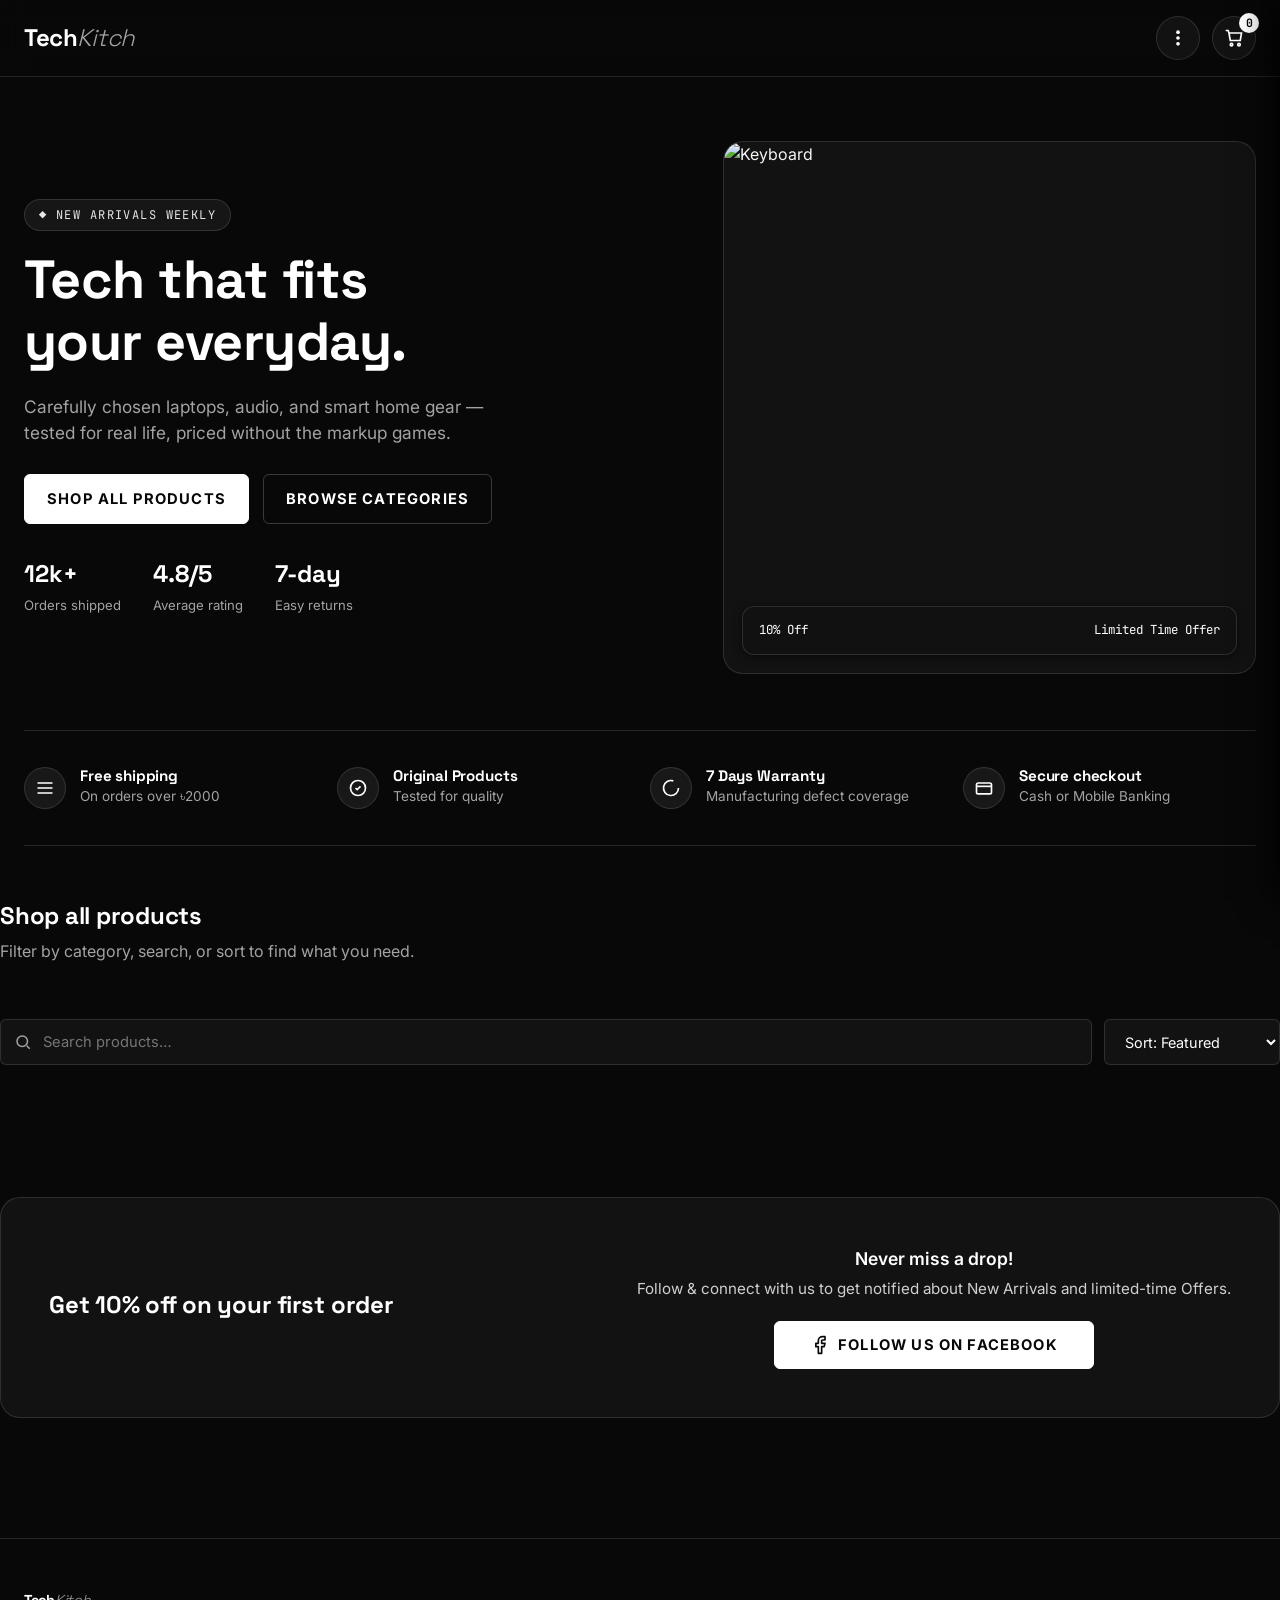
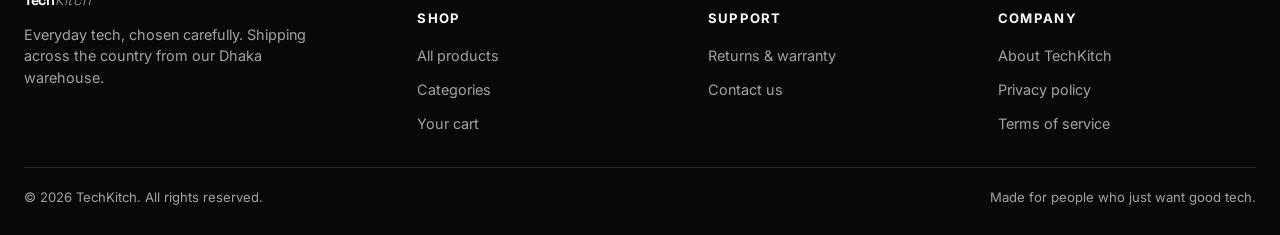
==== index.html @ b2900a13 "feat: replace mobile nav with dropdown menu Refactor navigation to use a compact dropdown triggered " ====
<!DOCTYPE html>
<html lang="en">
<head>
<meta charset="UTF-8" />
<meta name="viewport" content="width=device-width, initial-scale=1.0" />
<title>TechKitch — Tech that fits your everyday</title>
<meta name="description" content="Shop laptops, audio, wearables, and smart home tech at TechKitch." />
<link rel="preconnect" href="https://fonts.googleapis.com">
<link href="https://fonts.googleapis.com/css2?family=Space+Grotesk:wght@500;600;700&family=Inter:wght@400;500;600;700&family=JetBrains+Mono:wght@400;600;700&display=swap" rel="stylesheet">
<link rel="stylesheet" href="style.css" />
</head>
<body>

<header class="site-header">
  <div class="container header-inner">
    <a href="index.html" class="logo"><span class="tk-tech">Tech</span><span class="tk-kitch">Kitch</span></a>
    <div class="header-actions">
      <div class="menu-dropdown-wrapper">
        <button class="icon-btn menu-dots-btn js-nav-toggle" aria-label="Menu options" title="Menu" type="button">
          <svg viewBox="0 0 24 24" fill="currentColor" width="20" height="20">
            <circle cx="12" cy="5" r="2.2"/>
            <circle cx="12" cy="12" r="2.2"/>
            <circle cx="12" cy="19" r="2.2"/>
          </svg>
        </button>
        <nav class="nav js-nav">
          <a href="index.html" class="active">Shop</a>
          <a href="index.html#shop">Categories</a>
          <a href="about.html">About</a>
          <a href="contact.html">Contact</a>
        </nav>
      </div>
      <a href="cart.html" class="icon-btn js-open-cart" aria-label="Open cart">
        <svg viewBox="0 0 24 24" fill="none" stroke="currentColor" stroke-width="2"><path d="M6 6h15l-1.5 9h-12z"/><path d="M6 6L5 3H2"/><circle cx="9" cy="20" r="1.5"/><circle cx="18" cy="20" r="1.5"/></svg>
        <span class="cart-badge js-cart-count">0</span>
      </a>
    </div>
  </div>
</header>

<main>
  <section class="hero">
    <div class="container hero-inner">
      <div>
        <span class="hero-eyebrow">◆ New arrivals weekly</span>
        <h1>Tech that fits your everyday.</h1>
        <p class="lead">Carefully chosen laptops, audio, and smart home gear — tested for real life, priced without the markup games.</p>
        <div class="hero-ctas">
          <a href="#shop" class="btn btn--primary">Shop all products</a>
          <a href="#shop" class="btn btn--outline">Browse categories</a>
        </div>
        <div class="hero-stats">
          <div><strong>12k+</strong><span>Orders shipped</span></div>
          <div><strong>4.8/5</strong><span>Average rating</span></div>
          <div><strong>7-day</strong><span>Easy returns</span></div>
        </div>
      </div>

     <div class="hero-visual">
        <div class="hero-slider">
          <img src="https://i.imgur.com/TwsE0MX.png" alt="Keyboard" class="slide active" />
          <img src="https://i.postimg.cc/JhrB7Pzz/Screenshot-(305).png" alt="Hoco White Headphone" class="slide" />
          <img src="https://i.postimg.cc/FKGGhT0R/Screenshot-(316).png" alt="Gaming Head Phone" class="slide" />
          <img src="https://i.postimg.cc/Bvr764gR/Screenshot-20260712-191830-Chrome.jpg" alt="Turbo Fan" class="slide" />
          <img src="https://i.postimg.cc/yN6Y3YgL/Screenshot-20260713-205355-Chrome.jpg" alt="Lamp Holder" class="slide" />
          <img src="https://i.imgur.com/xoAhwSB.png" alt="Lamp Combo" class="slide" />
        </div>

        <div class="receipt-corner">
          <span>10% Off</span>
          <span>Limited Time Offer</span>
        </div>
     </div>

    </div>
  </section>

  <section class="container">
    <div class="trust-strip">
      <div class="trust-item">
        <span class="icon-circle"><svg width="20" height="20" viewBox="0 0 24 24" fill="none" stroke="currentColor" stroke-width="2"><path d="M3 12h18M3 6h18M3 18h18"/></svg></span>
        <div><h4>Free shipping</h4><p>On orders over ৳2000</p></div>
      </div>
      <div class="trust-item">
        <span class="icon-circle"><svg width="20" height="20" viewBox="0 0 24 24" fill="none" stroke="currentColor" stroke-width="2"><path d="M9 12l2 2 4-4"/><circle cx="12" cy="12" r="9"/></svg></span>
        <div><h4>Original Products</h4><p>Tested for quality</p></div>
      </div>
      <div class="trust-item">
        <span class="icon-circle"><svg width="20" height="20" viewBox="0 0 24 24" fill="none" stroke="currentColor" stroke-width="2"><path d="M21 12a9 9 0 11-6.219-8.56"/></svg></span>
        <div><h4>7 Days Warranty</h4><p>Manufacturing defect coverage</p></div>
      </div>
      <div class="trust-item">
        <span class="icon-circle"><svg width="20" height="20" viewBox="0 0 24 24" fill="none" stroke="currentColor" stroke-width="2"><rect x="3" y="6" width="18" height="13" rx="2"/><path d="M3 10h18"/></svg></span>
        <div><h4>Secure checkout</h4><p>Cash or Mobile Banking</p></div>
      </div>
    </div>
  </section>

  <section class="container section" id="shop">
    <div class="section-head">
      <div>
        <h2>Shop all products</h2>
        <p>Filter by category, search, or sort to find what you need.</p>
      </div>
    </div>

    <div class="chip-row js-categories"></div>

    <div class="shop-controls">
      <div class="search-box">
        <svg viewBox="0 0 24 24" fill="none" stroke="currentColor" stroke-width="2"><circle cx="11" cy="11" r="7"/><path d="M21 21l-4-4"/></svg>
        <input type="text" class="js-search" placeholder="Search products…" />
      </div>
      <select class="sort-select js-sort">
        <option value="featured">Sort: Featured</option>
        <option value="price-asc">Price: Low to high</option>
        <option value="price-desc">Price: High to low</option>
        <option value="name">Name: A–Z</option>
      </select>
    </div>

    <p class="result-count js-result-count"></p>
    <div class="product-grid js-product-grid"></div>
    <p class="js-empty-state" style="display:none; text-align:center; color:var(--muted); padding:40px 0;">No products match your search.</p>
  </section>

  <section class="container section" id="about">
    <div class="cta-band">
      <div>
        <h2>Get 10% off on your first order</h2>
      </div>
      <div class="cta-wrapper" style="text-align: center;">
        <p class="hint" style="font-size: 1.1rem; color: #fff; font-weight: 600; margin-bottom: 6px;">
          Never miss a drop!
        </p>
        <p style="color: rgba(255,255,255,0.8); margin: 0 0 20px 0; font-size: 0.95rem; line-height: 1.5;">
          Follow & connect with us to get notified about New Arrivals and limited-time Offers.
        </p>

        <form class="cta-form" onsubmit="event.preventDefault(); window.open('https://facebook.com', '_blank');" style="max-width: 320px; margin: 0 auto;">
          <button type="submit" class="btn btn--primary btn--full" style="display: flex; align-items: center; justify-content: center; gap: 8px;">
            <svg xmlns="http://www.w3.org/2000/svg" width="20" height="20" viewBox="0 0 24 24" fill="none" stroke="currentColor" stroke-width="2" stroke-linecap="round" stroke-linejoin="round">
              <path d="M18 2h-3a5 5 0 0 0-5 5v3H7v4h3v8h4v-8h3l1-4h-4V7a1 1 0 0 1 1-1h3z"></path>
            </svg>
            Follow Us on Facebook
          </button>
        </form>
      </div>
    </div>
  </section>
</main>

<footer class="site-footer">
  <div class="container">
    <div class="footer-grid">
      <div class="footer-about">
        <a href="index.html" class="logo"><span class="tk-tech">Tech</span><span class="tk-kitch">Kitch</span></a>
        <p style="margin-top:12px;">Everyday tech, chosen carefully. Shipping across the country from our Dhaka warehouse.</p>
      </div>
      <div>
        <h5>Shop</h5>
        <ul>
          <li><a href="index.html#shop">All products</a></li>
          <li><a href="index.html#shop">Categories</a></li>
          <li><a href="cart.html">Your cart</a></li>
        </ul>
      </div>
      <div>
        <h5>Support</h5>
        <ul>
          <li><a href="returns-warranty.html">Returns &amp; warranty</a></li>
          <li><a href="contact.html">Contact us</a></li>
        </ul>
      </div>
      <div>
        <h5>Company</h5>
        <ul>
          <li><a href="about.html">About TechKitch</a></li>
          <li><a href="privacy-policy.html">Privacy policy</a></li>
          <li><a href="terms.html">Terms of service</a></li>
        </ul>
      </div>
    </div>
    <div class="footer-bottom">
      <span>© 2026 TechKitch. All rights reserved.</span>
      <span>Made for people who just want good tech.</span>
    </div>
  </div>
</footer>

<!-- Quick view modal -->
<div class="modal js-quickview">
  <div class="modal__backdrop"></div>
  <div class="modal__panel">
    <button class="js-modal-close" aria-label="Close">✕</button>
    <div class="quickview__grid js-qv-content"></div>
  </div>
</div>

<!-- Cart drawer -->
<div class="cart-drawer__backdrop js-drawer-backdrop"></div>
<aside class="cart-drawer js-cart-drawer">
  <div class="cart-drawer__head">
    <h3 style="margin:0;">Your cart</h3>
    <button class="js-drawer-close icon-btn" aria-label="Close cart" style="border:none;">✕</button>
  </div>
  <div class="cart-drawer__items js-drawer-items"></div>
  <div class="cart-drawer__foot js-drawer-foot"></div>
</aside>

<script src="products.js"></script>
<script src="cart.js"></script>
<script src="main.js"></script>
<script src="drawer.js"></script>
<script src="nav.js"></script>
</body>
</html>
---- style.css ----
/* ============================================================
   TECHKITCH — DESIGN SYSTEM (SOPHISTICATED DARK THEME)
   ============================================================ */

:root {
  /* Color - Sophisticated Dark Palette */
  --bg: #080808;
  --surface: #121212;
  --surface-2: #181818;
  --ink: #F5F5F5;
  --navy: #FFFFFF;
  --teal: #E2E8F0;
  --teal-dark: #A3A3A3;
  --coral: #FFFFFF;
  --coral-dark: #E5E5E5;
  --muted: #A3A3A3;
  --line: rgba(255, 255, 255, 0.12);
  --success: #34D399;

  /* Type */
  --font-display: 'Space Grotesk', sans-serif;
  --font-body: 'Inter', sans-serif;
  --font-mono: 'JetBrains Mono', monospace;

  /* Layout */
  --max-w: 1280px;
  --radius-sm: 6px;
  --radius-md: 12px;
  --radius-lg: 20px;
  --shadow-sm: 0 2px 8px rgba(0, 0, 0, 0.5);
  --shadow-md: 0 12px 32px rgba(0, 0, 0, 0.7);
  --shadow-lg: 0 24px 60px rgba(0, 0, 0, 0.9);
  --header-h: 76px;
}

* { box-sizing: border-box; }
html { scroll-behavior: smooth; color-scheme: dark; }

html, body {
  max-width: 100vw;
  overflow-x: hidden;
  background-color: var(--bg);
}

body.modal-open {
  overflow: hidden !important;
}

body {
  margin: 0;
  font-family: var(--font-body);
  background: var(--bg);
  color: var(--ink);
  -webkit-font-smoothing: antialiased;
  line-height: 1.5;
}

img { max-width: 100%; display: block; }
a { color: inherit; text-decoration: none; }
button { font-family: inherit; cursor: pointer; touch-action: manipulation; }
input, select, textarea {
  font-family: inherit;
  color: #FFFFFF;
  background-color: var(--surface);
}
option {
  background-color: #121212;
  color: #FFFFFF;
}

h1, h2, h3, h4 {
  font-family: var(--font-display);
  color: #FFFFFF;
  margin: 0 0 0.4em;
  line-height: 1.15;
  letter-spacing: -0.01em;
}

.container {
  max-width: var(--max-w);
  margin: 0 auto;
  padding: 0 24px;
}

:focus-visible {
  outline: 2px solid #FFFFFF;
  outline-offset: 2px;
}

@media (prefers-reduced-motion: reduce) {
  * { animation-duration: 0.001ms !important; transition-duration: 0.001ms !important; }
}

/* ============================================================
   BUTTONS
   ============================================================ */

.btn {
  display: inline-flex;
  align-items: center;
  justify-content: center;
  gap: 8px;
  padding: 13px 22px;
  font-size: 0.92rem;
  font-weight: 700;
  text-transform: uppercase;
  letter-spacing: 0.08em;
  border-radius: var(--radius-sm);
  border: 1px solid transparent;
  transition: transform 0.15s ease, box-shadow 0.15s ease, background 0.15s ease, border-color 0.15s ease;
  white-space: nowrap;
  min-height: 44px;
}
.btn--primary {
  background: #FFFFFF;
  color: #080808;
  border-color: #FFFFFF;
}
.btn--primary:hover {
  background: #E5E5E5;
  border-color: #E5E5E5;
  color: #080808;
  transform: translateY(-1px);
}
.btn--dark {
  background: #181818;
  color: #FFFFFF;
  border-color: rgba(255, 255, 255, 0.15);
}
.btn--dark:hover {
  background: #222222;
  border-color: rgba(255, 255, 255, 0.3);
  transform: translateY(-1px);
}
.btn--outline {
  background: transparent;
  border-color: rgba(255, 255, 255, 0.2);
  color: #FFFFFF;
}
.btn--outline:hover {
  border-color: #FFFFFF;
  background: rgba(255, 255, 255, 0.06);
}
.btn--full { width: 100%; }
.btn--disabled, .btn:disabled {
  background: #181818;
  color: #525252;
  border-color: rgba(255, 255, 255, 0.05);
  cursor: not-allowed;
}
.btn--sm { padding: 8px 14px; font-size: 0.8rem; min-height: 36px; }

/* ============================================================
   HEADER / NAV
   ============================================================ */

.site-header {
  position: sticky;
  top: 0;
  z-index: 100;
  background: rgba(8, 8, 8, 0.88);
  backdrop-filter: blur(12px);
  -webkit-backdrop-filter: blur(12px);
  border-bottom: 1px solid var(--line);
}

.header-inner {
  display: flex;
  align-items: center;
  gap: 24px;
  height: var(--header-h);
}

.logo {
  font-family: var(--font-display);
  font-weight: 700;
  font-size: 1.5rem;
  letter-spacing: -0.02em;
  flex-shrink: 0;
  color: #FFFFFF;
}
.logo span.tk-tech { color: #FFFFFF; }
.logo span.tk-kitch { color: #A3A3A3; font-style: italic; font-weight: 300; }

.header-actions {
  display: flex;
  align-items: center;
  gap: 12px;
  margin-left: auto;
}

.menu-dropdown-wrapper {
  position: relative;
  display: inline-flex;
  align-items: center;
}

.menu-dots-btn {
  cursor: pointer;
  outline: none;
}

.nav {
  position: absolute;
  top: calc(100% + 10px);
  right: 0;
  min-width: 170px;
  background: #141414;
  border: 1px solid rgba(255, 255, 255, 0.14);
  border-radius: 12px;
  padding: 8px 0;
  display: flex;
  flex-direction: column;
  gap: 2px;
  box-shadow: 0 16px 36px rgba(0, 0, 0, 0.5);
  z-index: 300;
  opacity: 0;
  visibility: hidden;
  transform: translateY(-8px);
  transition: opacity 0.2s ease, transform 0.2s ease, visibility 0.2s ease;
  pointer-events: none;
}

.nav.nav--open {
  opacity: 1;
  visibility: visible;
  transform: translateY(0);
  pointer-events: auto;
}

.nav a {
  display: block;
  padding: 10px 18px;
  font-size: 0.85rem;
  font-weight: 500;
  text-transform: uppercase;
  letter-spacing: 0.08em;
  color: var(--muted);
  transition: background 0.15s ease, color 0.15s ease;
  text-decoration: none;
  white-space: nowrap;
}

.nav a:hover,
.nav a.active {
  color: #FFFFFF;
  background: rgba(255, 255, 255, 0.08);
}

.icon-btn {
  position: relative;
  display: inline-flex;
  align-items: center;
  justify-content: center;
  width: 44px;
  height: 44px;
  border-radius: 50%;
  background: var(--surface);
  border: 1px solid var(--line);
  color: #FFFFFF;
  transition: border-color 0.15s ease, transform 0.15s ease, background 0.15s ease;
  flex-shrink: 0;
}
.icon-btn:hover { border-color: rgba(255, 255, 255, 0.4); background: var(--surface-2); transform: translateY(-1px); }
.icon-btn svg { width: 20px; height: 20px; }

.cart-badge {
  position: absolute;
  top: -4px;
  right: -4px;
  min-width: 20px;
  height: 20px;
  padding: 0 5px;
  border-radius: 999px;
  background: #FFFFFF;
  color: #080808;
  font-size: 0.72rem;
  font-weight: 700;
  font-family: var(--font-mono);
  display: flex;
  align-items: center;
  justify-content: center;
}

.nav-toggle {
  display: none !important;
}

/* ============================================================
   HERO & SLIDER
   ============================================================ */

.hero {
  padding: 64px 0 56px;
  overflow: hidden;
}
.hero-inner {
  display: grid;
  grid-template-columns: 1.1fr 0.9fr;
  gap: 48px;
  align-items: center;
}
.hero-eyebrow {
  display: inline-flex;
  align-items: center;
  gap: 8px;
  font-family: var(--font-mono);
  font-size: 0.75rem;
  letter-spacing: 0.12em;
  text-transform: uppercase;
  color: #E5E5E5;
  background: rgba(255, 255, 255, 0.06);
  border: 1px solid rgba(255, 255, 255, 0.12);
  padding: 6px 14px;
  border-radius: 999px;
  margin-bottom: 18px;
}
.hero h1 {
  font-size: clamp(2.2rem, 4.2vw, 3.4rem);
  max-width: 12ch;
  color: #FFFFFF;
}
.hero p.lead {
  color: var(--muted);
  font-size: 1.08rem;
  max-width: 46ch;
  margin-bottom: 28px;
}
.hero-ctas { display: flex; gap: 14px; flex-wrap: wrap; margin-bottom: 32px; }
.hero-stats {
  display: flex;
  gap: 32px;
  flex-wrap: wrap;
}
.hero-stats div strong {
  display: block;
  font-family: var(--font-display);
  font-size: 1.5rem;
  color: #FFFFFF;
}
.hero-stats div span {
  font-size: 0.82rem;
  color: var(--muted);
}

.hero-visual {
  position: relative;
  aspect-ratio: 1 / 1;
  border-radius: var(--radius-lg);
  background: var(--surface);
  border: 1px solid var(--line);
  overflow: hidden;
  display: flex;
  align-items: center;
  justify-content: center;
  width: 100%;
}

.hero-slider {
  width: 100%;
  height: 100%;
  position: relative;
}

.hero-slider .slide {
  position: absolute;
  top: 0;
  left: 0;
  width: 100%;
  height: 100%;
  object-fit: contain !important;
  opacity: 0;
  transition: opacity 0.6s ease-in-out;
}

.hero-slider .slide.active {
  opacity: 1;
}

.hero-visual .receipt-corner {
  position: absolute;
  bottom: 18px;
  left: 18px;
  right: 18px;
  background: rgba(18, 18, 18, 0.92);
  border: 1px solid var(--line);
  backdrop-filter: blur(8px);
  border-radius: var(--radius-md);
  padding: 14px 16px;
  font-family: var(--font-mono);
  font-size: 0.78rem;
  color: #FFFFFF;
  display: flex;
  justify-content: space-between;
  z-index: 10;
  box-shadow: var(--shadow-sm);
}

/* ============================================================
   SECTION HEADINGS
   ============================================================ */

.section { padding: 56px 0; }
.section-head {
  display: flex;
  align-items: flex-end;
  justify-content: space-between;
  gap: 16px;
  margin-bottom: 28px;
  flex-wrap: wrap;
}
.section-head p { color: var(--muted); margin: 4px 0 0; }

/* ============================================================
   CATEGORY CHIPS
   ============================================================ */

.chip-row {
  display: flex;
  gap: 10px;
  flex-wrap: wrap;
  margin-bottom: 28px;
}
.chip {
  padding: 10px 18px;
  border-radius: 999px;
  border: 1px solid var(--line);
  background: var(--surface);
  font-size: 0.85rem;
  font-weight: 500;
  color: var(--muted);
  transition: all 0.15s ease;
  min-height: 40px;
  display: inline-flex;
  align-items: center;
}
.chip:hover { border-color: rgba(255, 255, 255, 0.3); color: #FFFFFF; }
.chip--active {
  background: #FFFFFF;
  border-color: #FFFFFF;
  color: #080808;
  font-weight: 700;
}

.shop-controls {
  display: flex;
  gap: 12px;
  align-items: center;
  flex-wrap: wrap;
  margin-bottom: 20px;
}
.search-box {
  flex: 1;
  min-width: 220px;
  position: relative;
}
.search-box input {
  width: 100%;
  padding: 12px 16px 12px 42px;
  border-radius: var(--radius-sm);
  border: 1px solid var(--line);
  background: var(--surface);
  color: #FFFFFF;
  font-size: 0.92rem;
  min-height: 46px;
}
.search-box input:focus { border-color: #FFFFFF; outline: none; }
.search-box svg {
  position: absolute;
  left: 14px;
  top: 50%;
  transform: translateY(-50%);
  width: 18px;
  height: 18px;
  color: var(--muted);
  pointer-events: none;
}
.sort-select {
  padding: 12px 16px;
  border-radius: var(--radius-sm);
  border: 1px solid var(--line);
  background: var(--surface);
  font-size: 0.9rem;
  color: #FFFFFF;
  min-height: 46px;
}
.result-count { font-size: 0.85rem; color: var(--muted); margin-bottom: 16px; font-family: var(--font-mono); }

/* ============================================================
   PRODUCT GRID / CARD
   ============================================================ */

.product-grid {
  display: grid;
  grid-template-columns: repeat(4, 1fr);
  gap: 22px;
}

.product-card {
  background: var(--surface);
  border-radius: var(--radius-md);
  overflow: hidden;
  border: 1px solid var(--line);
  transition: transform 0.2s ease, box-shadow 0.2s ease, border-color 0.2s ease;
  display: flex;
  flex-direction: column;
}
.product-card:hover {
  transform: translateY(-4px);
  box-shadow: var(--shadow-md);
  border-color: rgba(255, 255, 255, 0.25);
}
.product-card--oos { opacity: 0.6; }

.product-card__media {
  position: relative;
  display: block;
  aspect-ratio: 1 / 1;
  background: var(--surface-2);
}

.product-card__media img {
  width: 100%;
  height: 100%;
  object-fit: contain !important;
}

.tag {
  position: absolute;
  top: 12px;
  left: 12px;
  font-family: var(--font-mono);
  font-size: 0.68rem;
  text-transform: uppercase;
  letter-spacing: 0.05em;
  padding: 5px 10px;
  border-radius: 999px;
  background: #1F1F1F;
  border: 1px solid rgba(255, 255, 255, 0.2);
  color: #FFFFFF;
  z-index: 2;
}
.tag--sale { background: #DC2626; border-color: transparent; color: #FFFFFF; }
.tag--new { background: #FFFFFF; border-color: transparent; color: #080808; font-weight: 700; }
.tag--best-seller { background: #10B981; border-color: transparent; color: #FFFFFF; }
.tag--oos { background: #333333; border-color: transparent; color: #A3A3A3; left: auto; right: 12px; }

.product-card__body {
  padding: 16px 18px 18px;
  display: flex;
  flex-direction: column;
  gap: 4px;
  flex: 1;
}
.product-card__category {
  font-family: var(--font-mono);
  font-size: 0.72rem;
  text-transform: uppercase;
  letter-spacing: 0.08em;
  color: var(--muted);
  margin: 0;
}
.product-card__name {
  font-size: 1.02rem;
  margin: 2px 0 6px;
  line-height: 1.3;
  color: #FFFFFF;
}
.product-card__name a:hover { color: #A3A3A3; }

.product-card__price-row {
  display: flex;
  align-items: baseline;
  gap: 8px;
  margin-bottom: 14px;
  flex-wrap: wrap;
}
.price-tag {
  font-family: var(--font-mono);
  font-weight: 700;
  font-size: 1.05rem;
  color: #FFFFFF;
}
.price-tag--old {
  font-weight: 400;
  font-size: 0.88rem;
  color: #737373;
  text-decoration: line-through;
}
.price-tag--discount {
  font-size: 0.78rem;
  color: #34D399;
  font-weight: 600;
}
.price-tag--lg { font-size: 1.6rem; }

.product-card .btn { margin-top: auto; }

/* ============================================================
   QUICK VIEW MODAL
   ============================================================ */

.modal {
  position: fixed !important;
  top: 0 !important;
  left: 0 !important;
  width: 100vw !important;
  height: 100vh !important;
  z-index: 9999 !important;
  display: none;
  align-items: center !important;
  justify-content: center !important;
  padding: 16px !important;
  box-sizing: border-box !important;
}
.modal--open { display: flex !important; }

.modal__backdrop {
  position: fixed;
  inset: 0;
  background: rgba(0, 0, 0, 0.8);
  backdrop-filter: blur(8px);
  -webkit-backdrop-filter: blur(8px);
}
.modal__panel {
  position: relative;
  background: var(--surface);
  border: 1px solid var(--line);
  border-radius: var(--radius-lg);
  max-width: 760px;
  width: 100%;
  max-height: 88vh;
  overflow-y: auto;
  box-shadow: var(--shadow-lg);
  margin: auto !important;
  color: #FFFFFF;
  -webkit-overflow-scrolling: touch;
}
.js-modal-close {
  position: absolute;
  top: 16px;
  right: 16px;
  z-index: 10;
  width: 40px;
  height: 40px;
  border-radius: 50%;
  border: 1px solid var(--line);
  background: var(--surface-2);
  color: #FFFFFF;
  box-shadow: var(--shadow-sm);
  font-size: 1.1rem;
  cursor: pointer;
  display: flex;
  align-items: center;
  justify-content: center;
}
.js-modal-close:hover {
  background: #282828;
}
.quickview__grid {
  display: grid;
  grid-template-columns: 1fr 1fr;
}
.quickview__img { width: 100%; height: 100%; object-fit: contain !important; border-radius: var(--radius-lg) 0 0 var(--radius-lg); background: var(--surface-2); }
.quickview__info { padding: 32px; }
.quickview__desc { color: var(--muted); margin: 14px 0; }
.quickview__stock { font-size: 0.85rem; color: var(--success); font-family: var(--font-mono); margin-bottom: 16px; }

/* ============================================================
   CART DRAWER
   ============================================================ */

.cart-drawer {
  position: fixed;
  top: 0;
  right: 0;
  width: 100%;
  max-width: 420px;
  height: 100vh;
  height: 100dvh;
  background: #121212;
  border-left: 1px solid rgba(255, 255, 255, 0.12);
  z-index: 999;
  box-shadow: -8px 0 32px rgba(0, 0, 0, 0.85);
  transform: translateX(100%);
  transition: transform 0.3s cubic-bezier(0.16, 1, 0.3, 1);
  display: flex;
  flex-direction: column;
  color: #FFFFFF;
}
.cart-drawer--open {
  transform: translateX(0);
}
.cart-drawer__backdrop {
  position: fixed;
  inset: 0;
  background: rgba(0, 0, 0, 0.75);
  backdrop-filter: blur(6px);
  -webkit-backdrop-filter: blur(6px);
  z-index: 998;
  opacity: 0;
  pointer-events: none;
  transition: opacity 0.3s ease;
}
.cart-drawer__backdrop--visible { opacity: 1; pointer-events: auto; }

.cart-drawer__head {
  padding: 22px 22px 16px;
  border-bottom: 1px dashed var(--line);
  display: flex;
  justify-content: space-between;
  align-items: center;
  background: #121212;
}
.cart-drawer__items {
  flex: 1;
  overflow-y: auto;
  padding: 16px 22px;
  background: #121212;
  -webkit-overflow-scrolling: touch;
}
.cart-line {
  display: flex;
  gap: 12px;
  padding: 14px 0;
  border-bottom: 1px dashed var(--line);
}
.cart-line img {
  width: 64px;
  height: 64px;
  border-radius: var(--radius-sm);
  object-fit: contain !important;
  background: var(--surface-2);
  flex-shrink: 0;
}
.cart-line__info { flex: 1; min-width: 0; }
.cart-line__name { font-weight: 600; font-size: 0.92rem; margin-bottom: 4px; word-break: break-word; color: #FFFFFF; }
.qty-control {
  display: inline-flex;
  align-items: center;
  border: 1px solid var(--line);
  border-radius: var(--radius-sm);
  overflow: hidden;
}
.qty-control button {
  width: 32px;
  height: 32px;
  border: none;
  background: var(--surface-2);
  color: #FFFFFF;
  font-size: 1rem;
  display: flex;
  align-items: center;
  justify-content: center;
}
.qty-control span {
  width: 32px;
  text-align: center;
  font-family: var(--font-mono);
  font-size: 0.85rem;
  color: #FFFFFF;
}
.cart-line__remove {
  font-size: 0.78rem;
  color: #EF4444;
  border: none;
  background: none;
  padding: 4px 0;
  margin-top: 6px;
  cursor: pointer;
  display: block;
}

.cart-drawer__foot {
  padding: 22px 22px 24px;
  border-top: 1px solid var(--line);
  background: #181818;
  position: relative;
}
.summary-row {
  display: flex;
  justify-content: space-between;
  font-size: 0.9rem;
  color: var(--muted);
  margin-bottom: 6px;
  font-family: var(--font-mono);
}
.summary-row--total {
  font-family: var(--font-display);
  font-size: 1.15rem;
  color: #FFFFFF;
  font-weight: 700;
  margin: 12px 0 16px;
}
.cart-empty {
  text-align: center;
  padding: 60px 20px;
  color: var(--muted);
}

/* ============================================================
   TOASTS
   ============================================================ */

.toast-container {
  position: fixed;
  bottom: 24px;
  left: 50%;
  transform: translateX(-50%);
  z-index: 400;
  display: flex;
  flex-direction: column;
  gap: 8px;
  align-items: center;
  width: max-content;
  max-width: 90vw;
}
.toast {
  background: #FFFFFF;
  color: #080808;
  padding: 12px 20px;
  border-radius: 999px;
  font-size: 0.88rem;
  font-weight: 600;
  opacity: 0;
  transform: translateY(10px);
  transition: all 0.3s ease;
  box-shadow: var(--shadow-md);
  text-align: center;
}
.toast--show { opacity: 1; transform: translateY(0); }

/* ============================================================
   FULL CART / CHECKOUT PAGES
   ============================================================ */

.page-head {
  padding: 40px 0 24px;
  border-bottom: 1px solid var(--line);
  margin-bottom: 40px;
}
.breadcrumb {
  font-size: 0.85rem;
  color: var(--muted);
  margin-bottom: 10px;
}
.breadcrumb a:hover { color: #FFFFFF; }

.cart-layout {
  display: grid;
  grid-template-columns: 1.6fr 1fr;
  gap: 40px;
  align-items: flex-start;
}

.cart-table { width: 100%; border-collapse: collapse; }
.cart-table th {
  text-align: left;
  font-size: 0.78rem;
  text-transform: uppercase;
  letter-spacing: 0.05em;
  color: var(--muted);
  padding-bottom: 12px;
  border-bottom: 1px solid var(--line);
}
.cart-table td {
  padding: 18px 0;
  border-bottom: 1px solid var(--line);
  vertical-align: middle;
}
.cart-table .product-cell {
  display: flex;
  gap: 14px;
  align-items: center;
}
.cart-table .product-cell img {
  width: 76px;
  height: 76px;
  border-radius: var(--radius-sm);
  object-fit: contain !important;
  background: var(--surface-2);
  flex-shrink: 0;
}
.cart-table .product-cell h4 { margin: 0 0 4px; font-size: 0.98rem; color: #FFFFFF; }
.cart-table .product-cell p { margin: 0; font-size: 0.82rem; color: var(--muted); }

.summary-card {
  background: var(--surface);
  border: 1px solid var(--line);
  border-radius: var(--radius-md);
  padding: 24px;
  position: sticky;
  top: calc(var(--header-h) + 20px);
}
.summary-card h3 { margin-bottom: 18px; color: #FFFFFF; }

.empty-state {
  text-align: center;
  padding: 80px 20px;
  color: var(--muted);
}
.empty-state h2 { color: #FFFFFF; }

/* Checkout form & Contact form */
.checkout-layout {
  display: grid;
  grid-template-columns: 1.4fr 1fr;
  gap: 40px;
  align-items: flex-start;
}

/* Contact Page Layout */
.contact-layout {
  display: grid;
  grid-template-columns: 1fr 1.1fr;
  gap: 36px;
  align-items: flex-start;
  margin: 32px 0 60px;
  width: 100%;
  max-width: 100%;
  box-sizing: border-box;
}

.contact-info {
  display: flex;
  flex-direction: column;
  gap: 28px;
  width: 100%;
  max-width: 100%;
  box-sizing: border-box;
}

.info-card-grid {
  display: flex;
  flex-direction: column;
  gap: 16px;
  width: 100%;
  max-width: 100%;
  box-sizing: border-box;
}

.info-item {
  display: flex;
  align-items: flex-start;
  gap: 16px;
  padding: 20px;
  background: var(--surface);
  border: 1px solid var(--line);
  border-radius: var(--radius-md);
  width: 100%;
  max-width: 100%;
  box-sizing: border-box;
  overflow-wrap: break-word;
  word-break: break-word;
}

.info-item .icon-box {
  width: 42px;
  height: 42px;
  border-radius: 50%;
  background: var(--surface-2);
  border: 1px solid var(--line);
  display: flex;
  align-items: center;
  justify-content: center;
  flex-shrink: 0;
  color: #FFFFFF;
}

.info-item h4 {
  margin: 0 0 4px;
  font-size: 1rem;
  color: #FFFFFF;
}

.info-item p {
  margin: 0;
  font-size: 0.92rem;
  color: var(--muted);
  line-height: 1.4;
}

.form-card {
  background: var(--surface);
  border: 1px solid var(--line);
  border-radius: var(--radius-md);
  padding: 28px;
  margin-bottom: 20px;
  width: 100%;
  max-width: 100%;
  box-sizing: border-box;
  overflow: hidden;
}
.form-card h3 { margin-bottom: 4px; color: #FFFFFF; }
.form-card > p.hint { color: var(--muted); font-size: 0.86rem; margin-top: 0; margin-bottom: 20px; }

.form-grid {
  display: grid;
  grid-template-columns: 1fr 1fr;
  gap: 16px;
}
.form-grid .full { grid-column: 1 / -1; }
.field { display: flex; flex-direction: column; gap: 6px; margin-bottom: 16px; }
.field label { font-size: 0.85rem; font-weight: 600; color: #FFFFFF; }
.field input, .field select, .field textarea {
  padding: 12px 14px;
  border-radius: var(--radius-sm);
  border: 1px solid var(--line);
  font-size: 0.92rem;
  background: var(--surface-2);
  color: #FFFFFF;
  min-height: 46px;
}
.field input:focus, .field select:focus, .field textarea:focus { border-color: #FFFFFF; outline: none; }
.field-error {
  font-size: 0.78rem;
  color: #EF4444;
  display: none;
}
.field--invalid input, .field--invalid select { border-color: #EF4444; }
.field--invalid .field-error { display: block; }

.pay-options { display: flex; flex-direction: column; gap: 12px; }
.pay-option {
  display: flex;
  align-items: center;
  gap: 12px;
  padding: 14px 16px;
  border: 1px solid var(--line);
  background: var(--surface-2);
  border-radius: var(--radius-sm);
  cursor: pointer;
  transition: border-color 0.15s ease;
  min-height: 48px;
  color: #FFFFFF;
}
.pay-option:has(input:checked) { border-color: #FFFFFF; background: rgba(255,255,255,0.08); }
.pay-option input { accent-color: #FFFFFF; width: 18px; height: 18px; }

.order-confirm {
  text-align: center;
  padding: 60px 20px;
  max-width: 560px;
  margin: 0 auto;
}
.order-confirm .check-circle {
  width: 74px;
  height: 74px;
  border-radius: 50%;
  background: rgba(52, 211, 153, 0.15);
  color: var(--success);
  display: flex;
  align-items: center;
  justify-content: center;
  margin: 0 auto 20px;
}
.order-id {
  font-family: var(--font-mono);
  background: var(--surface-2);
  border: 1px solid var(--line);
  color: #FFFFFF;
  display: inline-block;
  padding: 8px 16px;
  border-radius: var(--radius-sm);
  margin: 12px 0 24px;
  font-weight: 700;
  letter-spacing: 0.03em;
}

/* ============================================================
   TRUST / FEATURE STRIP
   ============================================================ */

.trust-strip {
  display: grid;
  grid-template-columns: repeat(4, 1fr);
  gap: 20px;
  padding: 36px 0;
  border-top: 1px solid var(--line);
  border-bottom: 1px solid var(--line);
}
.trust-item { display: flex; gap: 14px; align-items: flex-start; }
.trust-item .icon-circle {
  width: 42px; height: 42px; border-radius: 50%;
  background: var(--surface-2);
  border: 1px solid var(--line);
  display: flex; align-items: center; justify-content: center;
  flex-shrink: 0;
  color: #FFFFFF;
}
.trust-item h4 { margin: 0 0 2px; font-size: 0.95rem; color: #FFFFFF; }
.trust-item p { margin: 0; font-size: 0.85rem; color: var(--muted); }

/* ============================================================
   CTA BAND
   ============================================================ */

.cta-band {
  background: var(--surface);
  border: 1px solid var(--line);
  border-radius: var(--radius-lg);
  padding: 48px;
  display: flex;
  align-items: center;
  justify-content: space-between;
  gap: 24px;
  flex-wrap: wrap;
  color: #fff;
}
.cta-band h2 { color: #fff; margin-bottom: 6px; }
.cta-band p { color: var(--muted); margin: 0; }
.cta-form { display: flex; gap: 10px; flex-wrap: wrap; }
.cta-form input {
  padding: 12px 16px;
  border-radius: var(--radius-sm);
  border: 1px solid var(--line);
  background: var(--surface-2);
  color: #FFFFFF;
  min-width: 240px;
  min-height: 46px;
}
.cta-form input:focus { border-color: #FFFFFF; outline: none; }

/* ============================================================
   FOOTER
   ============================================================ */

.site-footer {
  margin-top: 64px;
  border-top: 1px solid var(--line);
  padding: 48px 0 28px;
}
.footer-grid {
  display: grid;
  grid-template-columns: 1.4fr 1fr 1fr 1fr;
  gap: 32px;
  margin-bottom: 32px;
}
.footer-grid h5 {
  font-family: var(--font-body);
  font-size: 0.82rem;
  text-transform: uppercase;
  letter-spacing: 0.1em;
  color: #FFFFFF;
  margin-bottom: 14px;
}
.footer-grid ul { list-style: none; padding: 0; margin: 0; display: flex; flex-direction: column; gap: 10px; }
.footer-grid a { font-size: 0.9rem; color: var(--muted); transition: color 0.15s ease; }
.footer-grid a:hover { color: #FFFFFF; }
.footer-about p { color: var(--muted); font-size: 0.9rem; max-width: 32ch; }
.footer-bottom {
  display: flex;
  justify-content: space-between;
  padding-top: 20px;
  border-top: 1px solid var(--line);
  font-size: 0.82rem;
  color: var(--muted);
  flex-wrap: wrap;
  gap: 8px;
}

/* ============================================================
   RESPONSIVE MEDIA QUERIES
   ============================================================ */

@media (max-width: 1024px) {
  .product-grid { grid-template-columns: repeat(3, 1fr); gap: 18px; }
  .hero-inner { grid-template-columns: 1fr; gap: 36px; text-align: center; }
  .hero h1 { max-width: none; margin-left: auto; margin-right: auto; }
  .hero p.lead { max-width: 54ch; margin-left: auto; margin-right: auto; }
  .hero-ctas { justify-content: center; }
  .hero-stats { justify-content: center; }
  .hero-visual { max-width: 440px; margin: 0 auto; }
  .footer-grid { grid-template-columns: 1fr 1fr; }
  .trust-strip { grid-template-columns: repeat(2, 1fr); gap: 24px; }
}

@media (max-width: 860px) {
  .cart-layout, .checkout-layout, .contact-layout { grid-template-columns: 1fr; gap: 24px; }
  .summary-card { position: static; }
  .quickview__grid { grid-template-columns: 1fr; }
  .quickview__img { border-radius: var(--radius-lg) var(--radius-lg) 0 0; max-height: 280px; }

  .modal { padding: 12px !important; align-items: center !important; }
  .modal__panel { max-width: 100% !important; max-height: 88vh !important; border-radius: var(--radius-lg) !important; }
}

@media (max-width: 720px) {
  :root { --header-h: 64px; }

  .container { padding: 0 18px; }

  /* Header & Navigation */
  .header-inner { gap: 8px; justify-content: space-between; }
  .logo { font-size: 1.2rem; }
  .nav-toggle { display: none !important; }
  .header-actions { gap: 8px; margin-left: auto; }

  /* Hero Section */
  .hero { padding: 28px 0 36px; }
  .hero-eyebrow { font-size: 0.72rem; margin-bottom: 14px; }
  .hero h1 { font-size: 2rem; }
  .hero p.lead { font-size: 1rem; }
  .hero-ctas { gap: 10px; flex-direction: column; width: 100%; }
  .hero-ctas .btn { width: 100%; text-align: center; }
  .hero-stats { gap: 18px; justify-content: space-around; }
  .hero-visual { max-width: 340px; }
  .receipt-corner { font-size: 0.72rem; padding: 10px 12px; }

  /* Sections */
  .section { padding: 36px 0; }
  .section-head { margin-bottom: 20px; }
  .trust-strip { grid-template-columns: 1fr 1fr; gap: 20px 16px; padding: 28px 0; }
  .trust-item p { font-size: 0.8rem; }

  /* Category chips horizontal scroll */
  .chip-row {
    flex-wrap: nowrap;
    overflow-x: auto;
    -webkit-overflow-scrolling: touch;
    scroll-snap-type: x proximity;
    padding-bottom: 6px;
    margin: 0 -18px 24px;
    padding-left: 18px;
    padding-right: 18px;
  }
  .chip-row::-webkit-scrollbar { display: none; }
  .chip { flex-shrink: 0; scroll-snap-align: start; padding: 10px 16px; font-size: 0.85rem; }

  /* Shop controls */
  .shop-controls { flex-direction: column; align-items: stretch; }
  .search-box input, .sort-select { min-height: 46px; font-size: 16px; }
  .sort-select { width: 100%; }

  /* Product grid */
  .product-grid { grid-template-columns: repeat(2, 1fr); gap: 12px; }
  .product-card__body { padding: 12px 14px 14px; gap: 4px; }
  .product-card__name { font-size: 0.92rem; }
  .product-card__category { font-size: 0.66rem; }
  .price-tag { font-size: 0.94rem; }
  .price-tag--old { font-size: 0.78rem; }
  .product-card .btn { padding: 11px 14px; font-size: 0.86rem; min-height: 44px; }
  .tag { font-size: 0.62rem; padding: 4px 8px; top: 8px; left: 8px; }
  .tag--oos { right: 8px; }

  /* CTA band */
  .cta-band { padding: 30px 22px; flex-direction: column; text-align: center; border-radius: var(--radius-md); }
  .cta-form { width: 100%; flex-direction: column; }
  .cta-form input, .cta-form .btn { width: 100%; min-height: 46px; }

  /* Footer */
  .site-footer { margin-top: 44px; padding: 40px 0 24px; }
  .footer-grid { grid-template-columns: 1fr 1fr; gap: 26px 16px; margin-bottom: 24px; }
  .footer-about { grid-column: 1 / -1; margin-bottom: 4px; }
  .footer-bottom { flex-direction: column; text-align: center; gap: 6px; }

  /* Cart drawer */
  .cart-drawer { max-width: 100%; right: 0; }
  .cart-drawer__head { padding: 16px 18px 14px; }
  .cart-drawer__items { padding: 12px 18px; }
  .cart-drawer__foot { padding: 16px 18px 20px; }
  .cart-line img { width: 56px; height: 56px; }
  .qty-control button { width: 36px; height: 36px; font-size: 1.1rem; }

  /* Cart / checkout pages */
  .page-head { padding: 24px 0 18px; margin-bottom: 24px; }
  .page-head h1 { font-size: 1.7rem; }
  .form-card { padding: 20px; }
  .form-grid { grid-template-columns: 1fr; gap: 4px; }
  .pay-option { padding: 14px; min-height: 48px; }
  .summary-card { padding: 20px; }

  /* Quick view */
  .quickview__info { padding: 20px; }

  /* Toasts */
  .toast-container { left: 16px; right: 16px; transform: none; align-items: center; bottom: 16px; width: auto; }
  .toast { font-size: 0.84rem; text-align: center; width: 100%; }
}

@media (max-width: 480px) {
  .container { padding: 0 14px; }
  .form-card { padding: 18px 14px; }
  .info-item { padding: 14px 12px; gap: 12px; }
  .form-card .btn { white-space: normal !important; width: 100%; text-align: center; }
  .product-grid { grid-template-columns: repeat(2, 1fr); gap: 10px; }
  .hero-stats { gap: 16px; justify-content: space-between; }
  .hero-stats div strong { font-size: 1.25rem; }
  .footer-grid { grid-template-columns: 1fr; }
  .footer-about { grid-column: auto; }
  .trust-strip { grid-template-columns: 1fr; gap: 16px; }

  .cart-table thead { display: none; }
  .cart-table, .cart-table tbody { display: block; width: 100%; }
  .cart-table tr {
    display: grid;
    grid-template-columns: 1fr auto;
    grid-template-areas:
      "product product"
      "price qty"
      "total remove";
    gap: 8px 12px;
    padding: 18px 0;
    border-bottom: 1px solid var(--line);
  }
  .cart-table td { display: block; padding: 0; border: none; }
  .cart-table td:nth-child(1) { grid-area: product; }
  .cart-table td:nth-child(2) { grid-area: price; align-self: center; }
  .cart-table td:nth-child(3) { grid-area: qty; }
  .cart-table td:nth-child(4) { grid-area: total; align-self: center; font-weight: 700; }
  .cart-table td:nth-child(5) { grid-area: remove; justify-self: end; align-self: center; }
  .cart-table .product-cell img { width: 60px; height: 60px; }

  .modal__panel { -webkit-overflow-scrolling: touch; }
  .field input, .field select, .field textarea { min-height: 46px; font-size: 16px; }
  .btn { min-height: 44px; }
}

@media (pointer: coarse) {
  .icon-btn { width: 44px; height: 44px; }
  .qty-control button { width: 36px; height: 36px; }
  .chip { padding-top: 10px; padding-bottom: 10px; min-height: 44px; }
  .cart-line__remove, .field label { line-height: 1.4; }
}
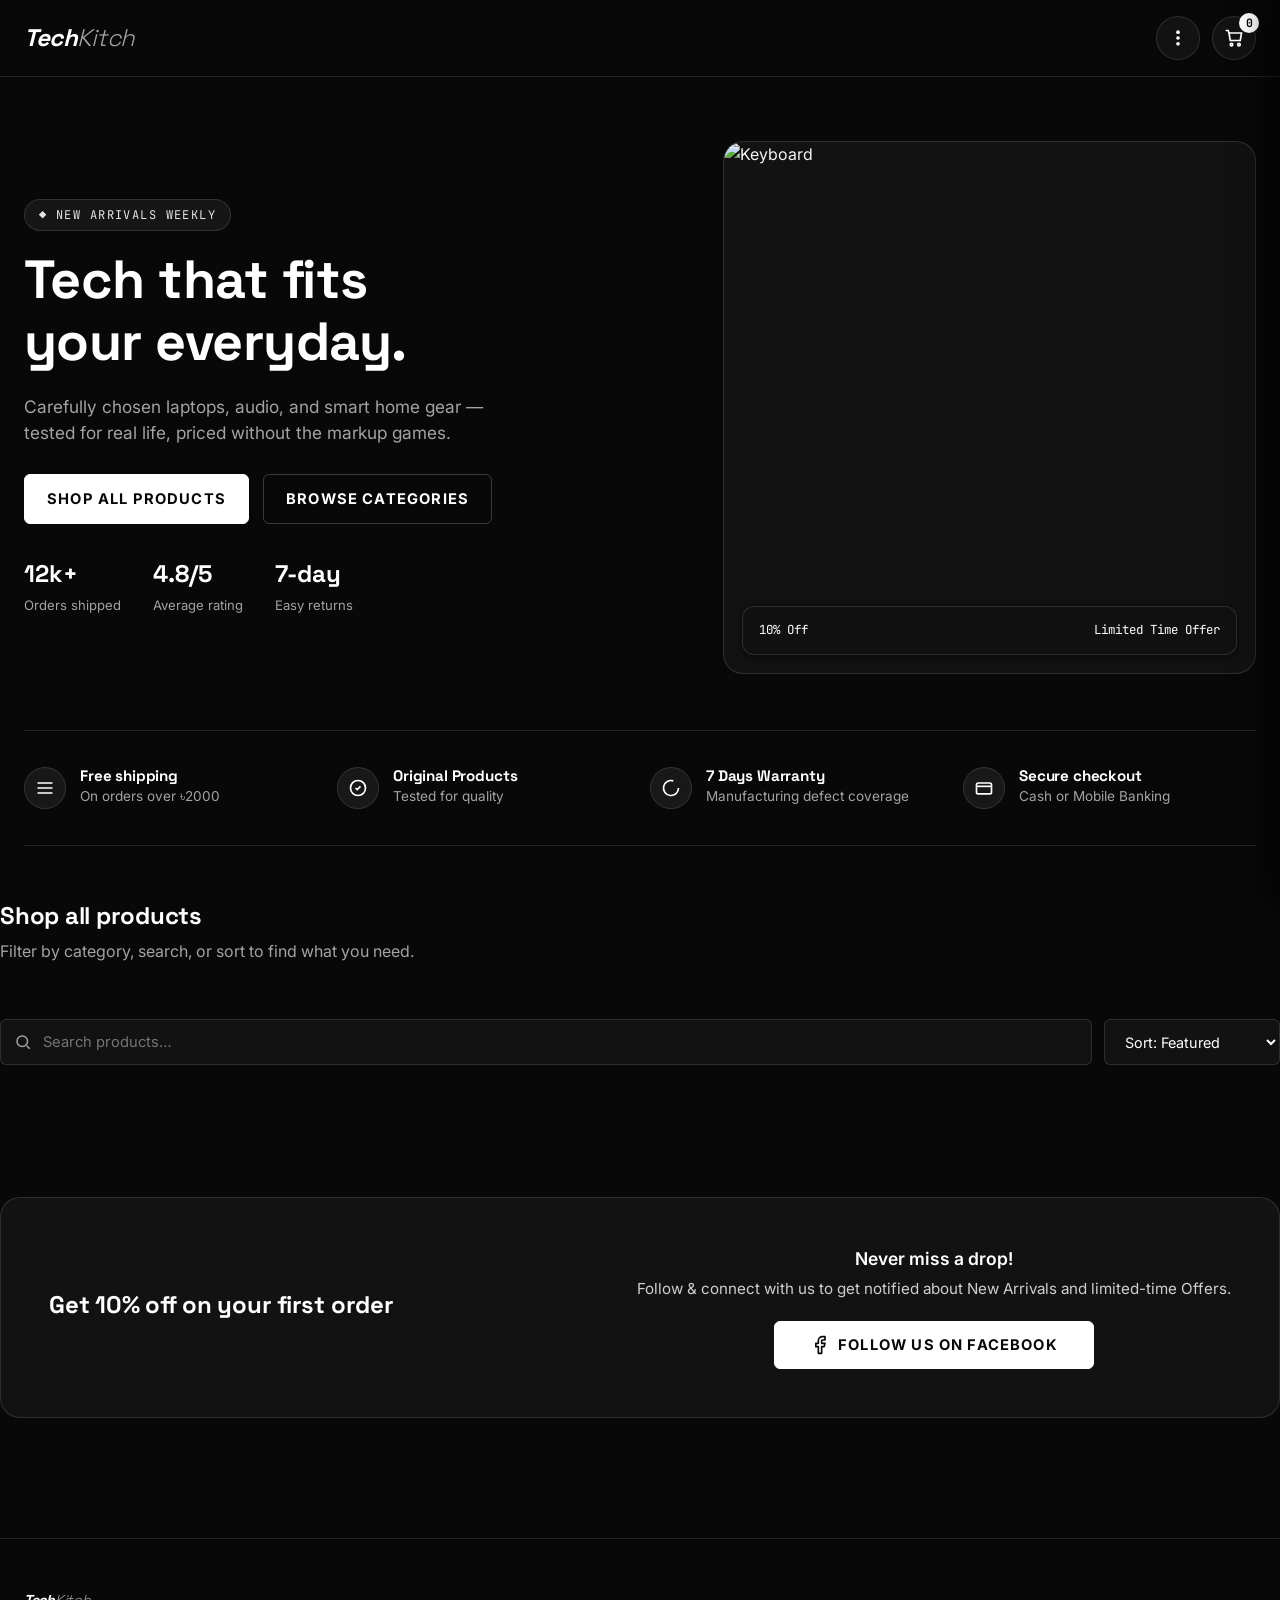
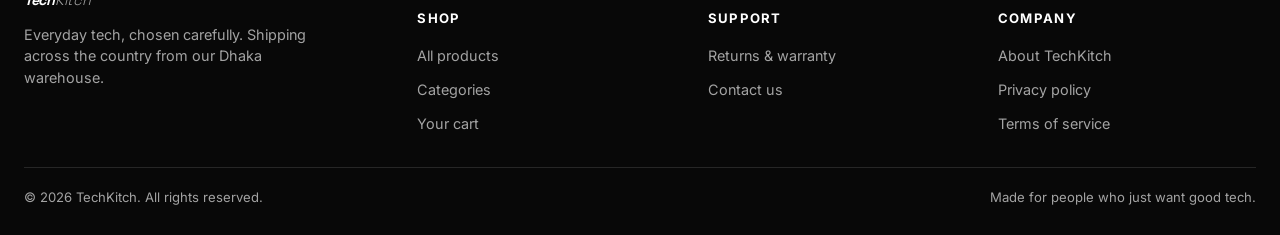
==== commit c76cfbfa: "feat: add Return & Warranty link to navigation Include the Return & Warranty page in the main naviga" ====
--- a/index.html
+++ b/index.html
@@ -28,6 +28,7 @@
           <a href="index.html#shop">Categories</a>
           <a href="about.html">About</a>
           <a href="contact.html">Contact</a>
+          <a href="returns-warranty.html">Return & Warranty</a>
         </nav>
       </div>
       <a href="cart.html" class="icon-btn js-open-cart" aria-label="Open cart">
--- a/style.css
+++ b/style.css
@@ -178,8 +178,9 @@
   letter-spacing: -0.02em;
   flex-shrink: 0;
   color: #FFFFFF;
-}
-.logo span.tk-tech { color: #FFFFFF; }
+  font-style: italic;
+}
+.logo span.tk-tech { color: #FFFFFF; font-style: italic; }
 .logo span.tk-kitch { color: #A3A3A3; font-style: italic; font-weight: 300; }
 
 .header-actions {
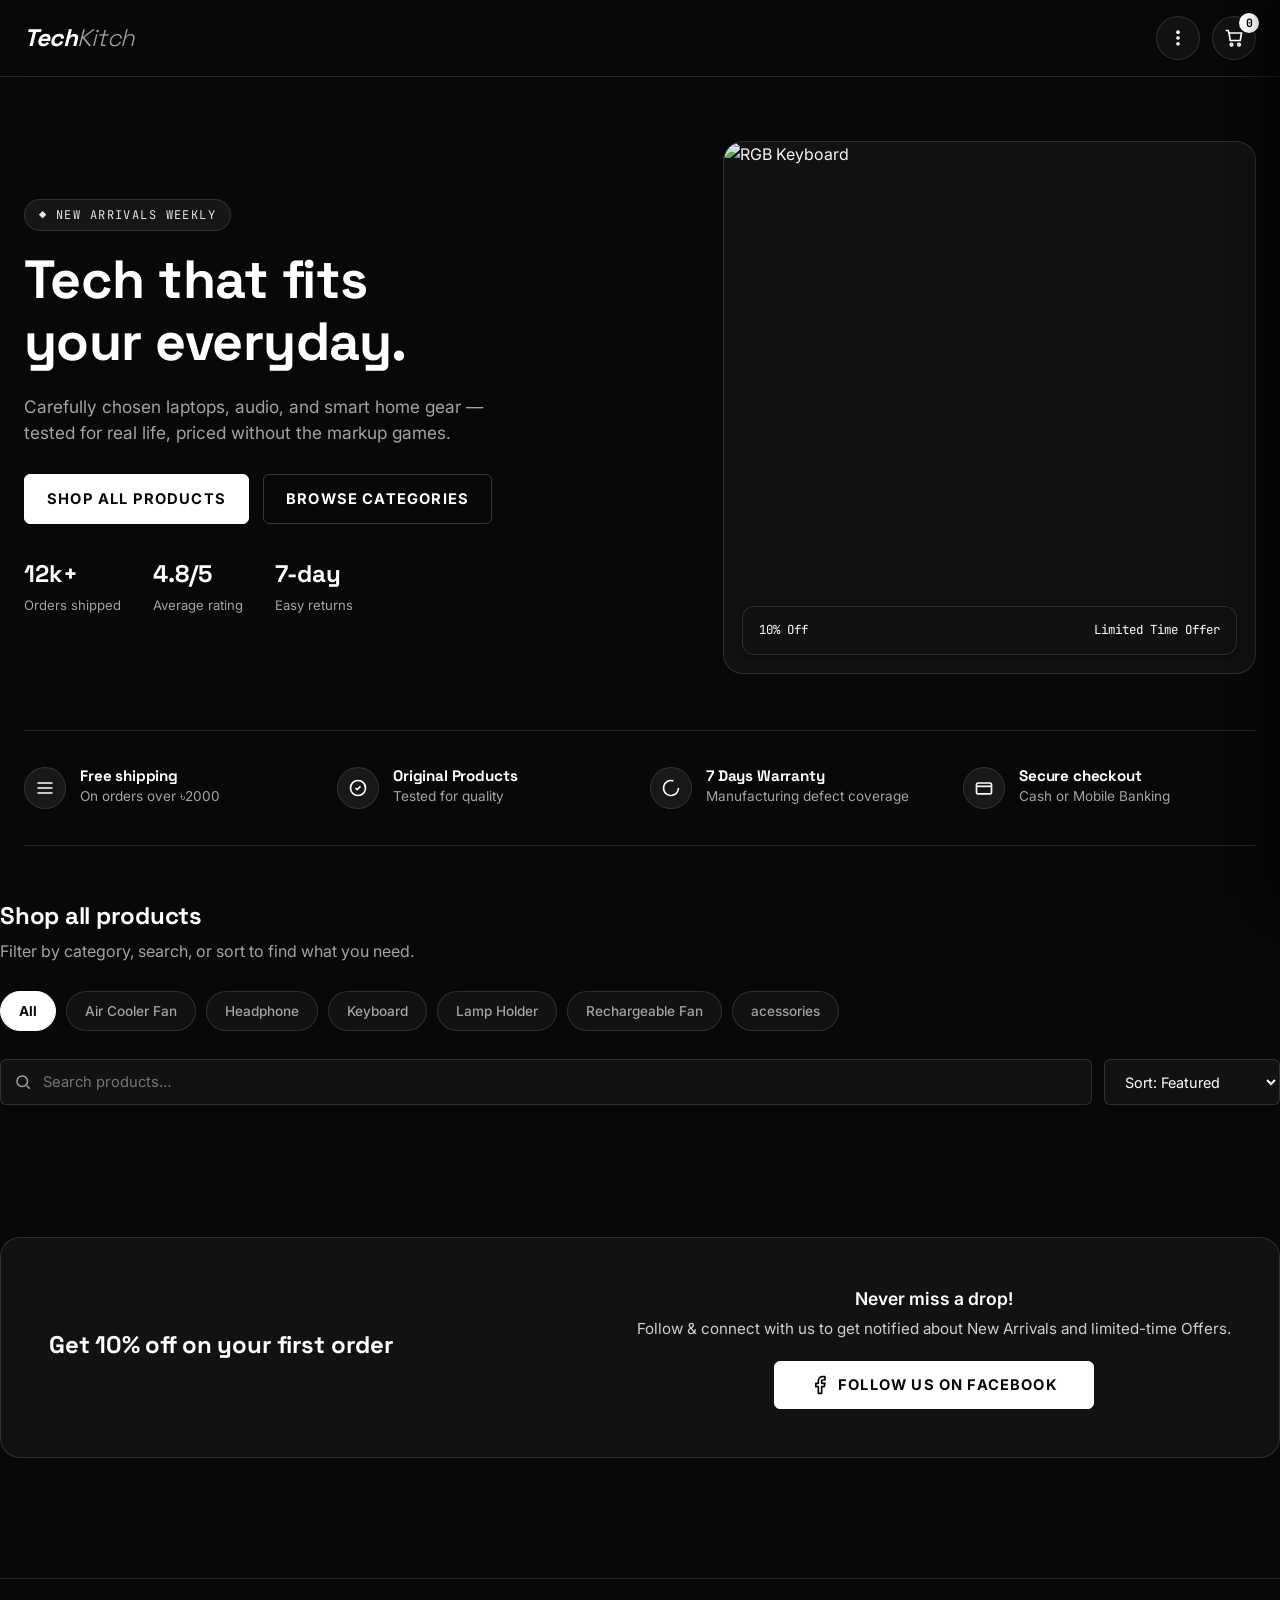
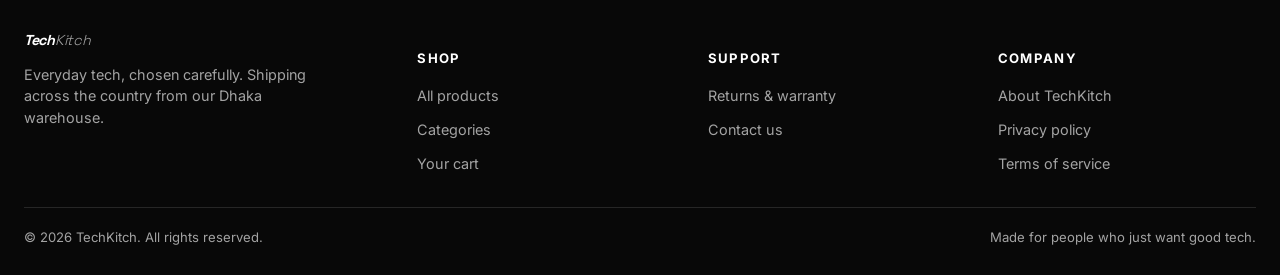
==== commit cbacb66d: "Update index.html" ====
--- a/index.html
+++ b/index.html
@@ -59,12 +59,12 @@
 
      <div class="hero-visual">
         <div class="hero-slider">
-          <img src="https://i.imgur.com/TwsE0MX.png" alt="Keyboard" class="slide active" />
-          <img src="https://i.postimg.cc/JhrB7Pzz/Screenshot-(305).png" alt="Hoco White Headphone" class="slide" />
+          <img src="https://i.imgur.com/TwsE0MX.png" alt="RGB Keyboard" class="slide active" />
+          <img src="https://i.imgur.com/kombrkQ.png" alt="Folding Keyboard" class="slide" />
           <img src="https://i.postimg.cc/FKGGhT0R/Screenshot-(316).png" alt="Gaming Head Phone" class="slide" />
           <img src="https://i.postimg.cc/Bvr764gR/Screenshot-20260712-191830-Chrome.jpg" alt="Turbo Fan" class="slide" />
           <img src="https://i.postimg.cc/yN6Y3YgL/Screenshot-20260713-205355-Chrome.jpg" alt="Lamp Holder" class="slide" />
-          <img src="https://i.imgur.com/xoAhwSB.png" alt="Lamp Combo" class="slide" />
+          <img src="https://i.imgur.com/xoAhwSB.png" alt="Keyboard Combo" class="slide" />
         </div>
 
         <div class="receipt-corner">
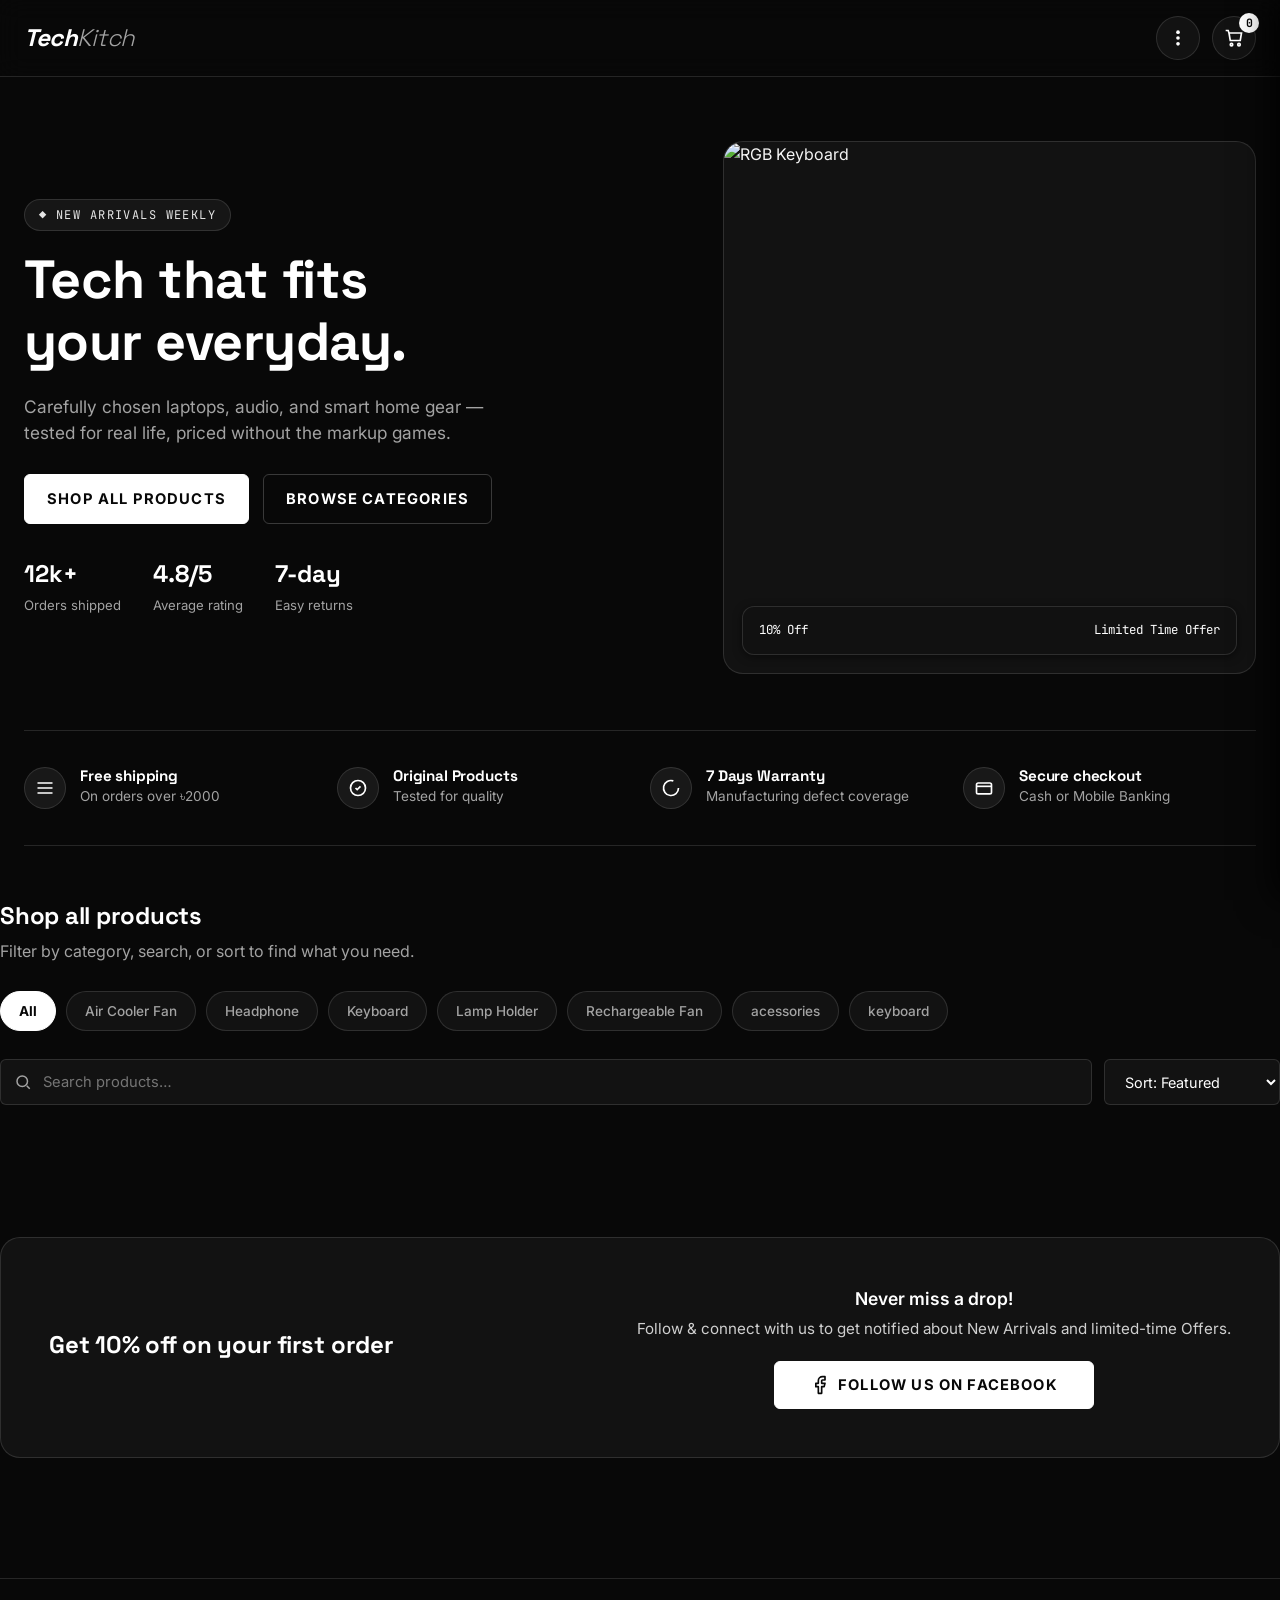
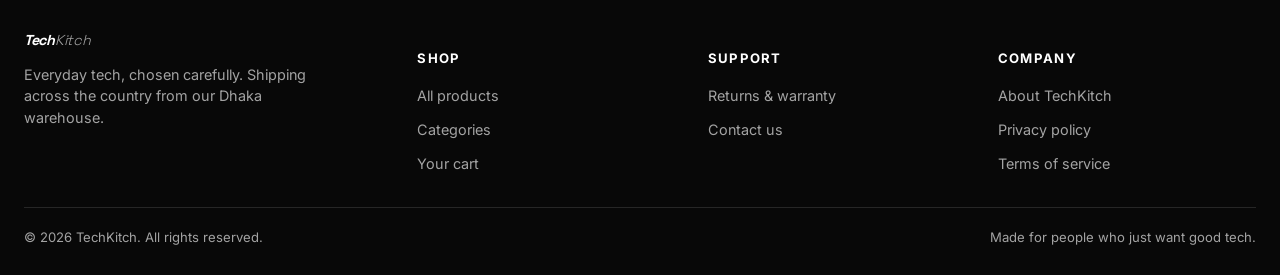
==== commit 72bdf160: "Update index.html" ====
--- a/index.html
+++ b/index.html
@@ -65,6 +65,7 @@
           <img src="https://i.postimg.cc/Bvr764gR/Screenshot-20260712-191830-Chrome.jpg" alt="Turbo Fan" class="slide" />
           <img src="https://i.postimg.cc/yN6Y3YgL/Screenshot-20260713-205355-Chrome.jpg" alt="Lamp Holder" class="slide" />
           <img src="https://i.imgur.com/xoAhwSB.png" alt="Keyboard Combo" class="slide" />
+            <img src="https://i.imgur.com/CwYgWA6.png/" alt="Trans Mouse" class="slide" />
         </div>
 
         <div class="receipt-corner">
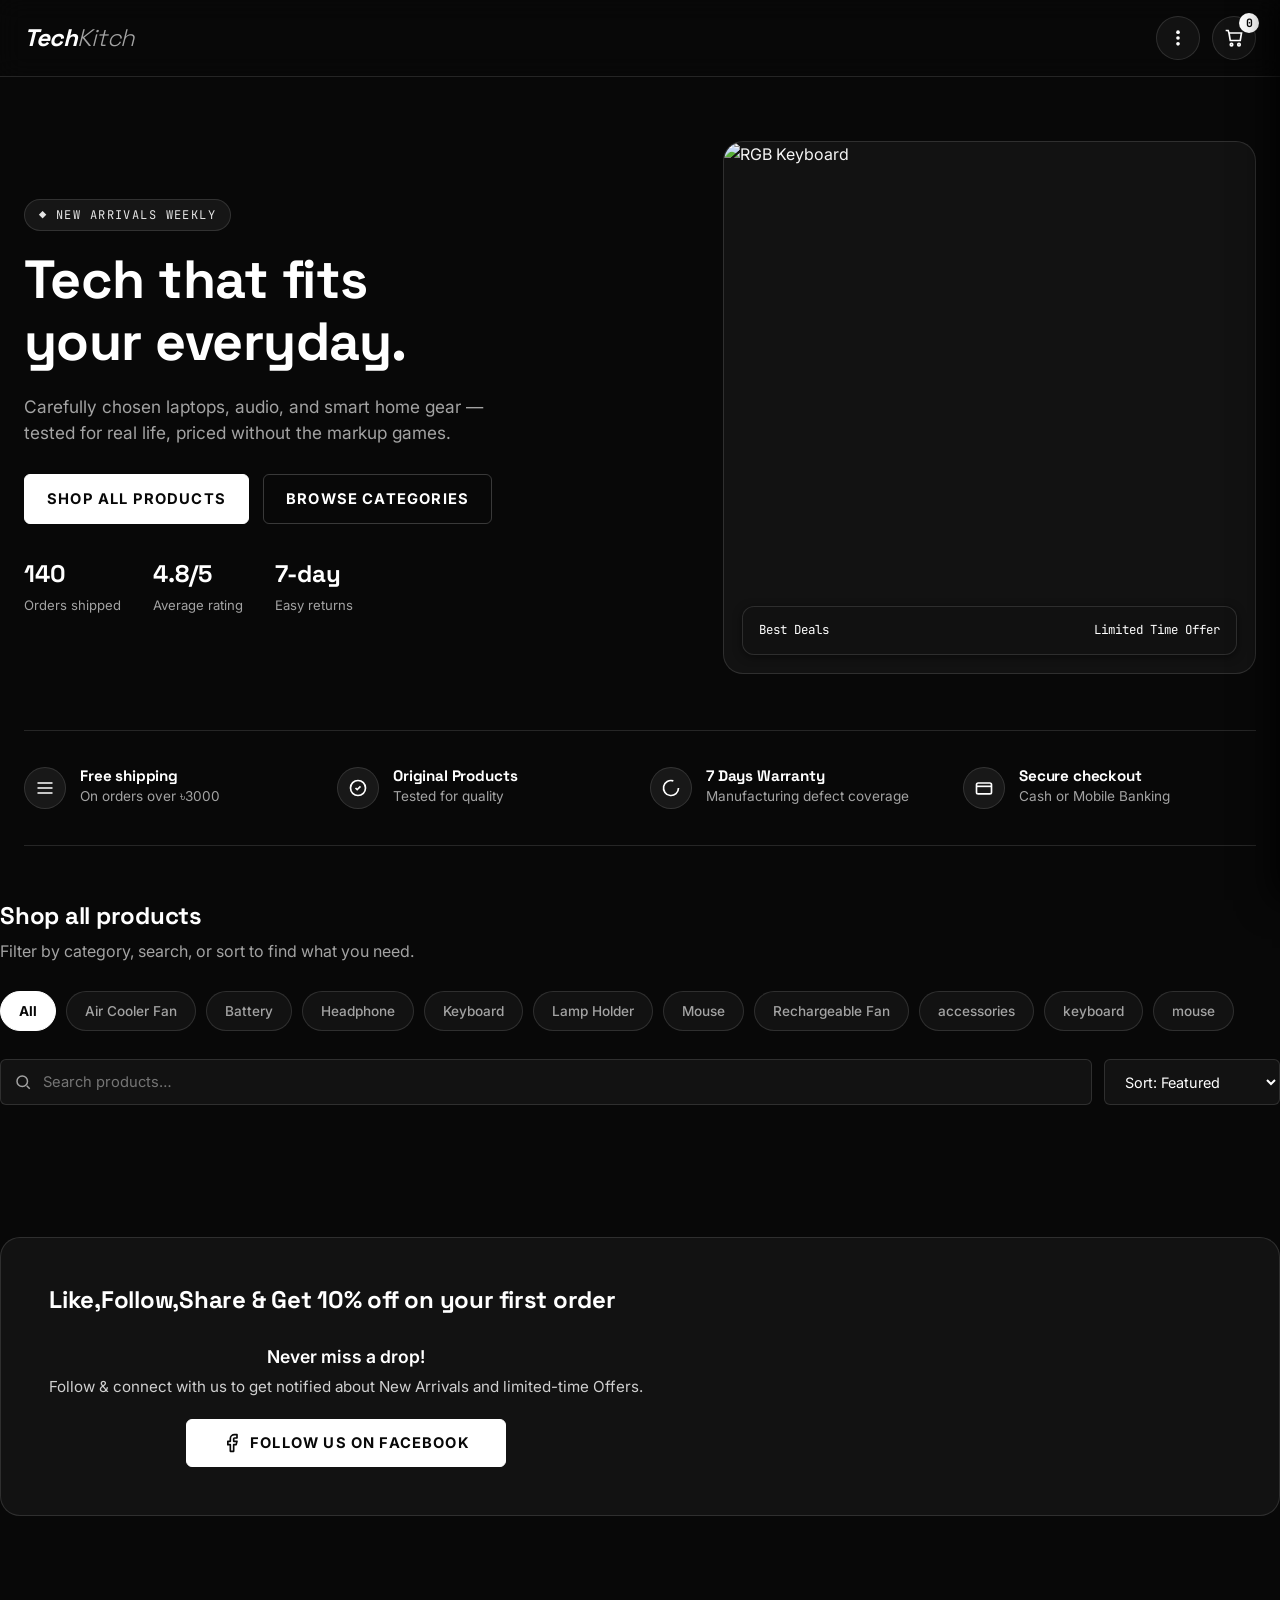
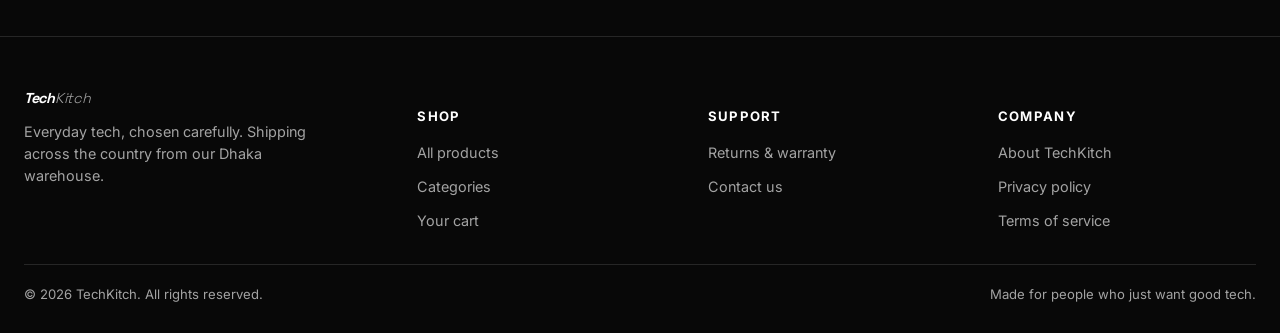
==== commit e9de1bdf: "Update index.html" ====
--- a/index.html
+++ b/index.html
@@ -51,7 +51,7 @@
           <a href="#shop" class="btn btn--outline">Browse categories</a>
         </div>
         <div class="hero-stats">
-          <div><strong>12k+</strong><span>Orders shipped</span></div>
+          <div><strong>140</strong><span>Orders shipped</span></div>
           <div><strong>4.8/5</strong><span>Average rating</span></div>
           <div><strong>7-day</strong><span>Easy returns</span></div>
         </div>
@@ -69,7 +69,7 @@
         </div>
 
         <div class="receipt-corner">
-          <span>10% Off</span>
+          <span>Best Deals</span>
           <span>Limited Time Offer</span>
         </div>
      </div>
@@ -81,7 +81,7 @@
     <div class="trust-strip">
       <div class="trust-item">
         <span class="icon-circle"><svg width="20" height="20" viewBox="0 0 24 24" fill="none" stroke="currentColor" stroke-width="2"><path d="M3 12h18M3 6h18M3 18h18"/></svg></span>
-        <div><h4>Free shipping</h4><p>On orders over ৳2000</p></div>
+        <div><h4>Free shipping</h4><p>On orders over ৳3000</p></div>
       </div>
       <div class="trust-item">
         <span class="icon-circle"><svg width="20" height="20" viewBox="0 0 24 24" fill="none" stroke="currentColor" stroke-width="2"><path d="M9 12l2 2 4-4"/><circle cx="12" cy="12" r="9"/></svg></span>
@@ -129,7 +129,7 @@
   <section class="container section" id="about">
     <div class="cta-band">
       <div>
-        <h2>Get 10% off on your first order</h2>
+        <h2>Like,Follow,Share & Get 10% off on your first order</h2>
       </div>
       <div class="cta-wrapper" style="text-align: center;">
         <p class="hint" style="font-size: 1.1rem; color: #fff; font-weight: 600; margin-bottom: 6px;">
